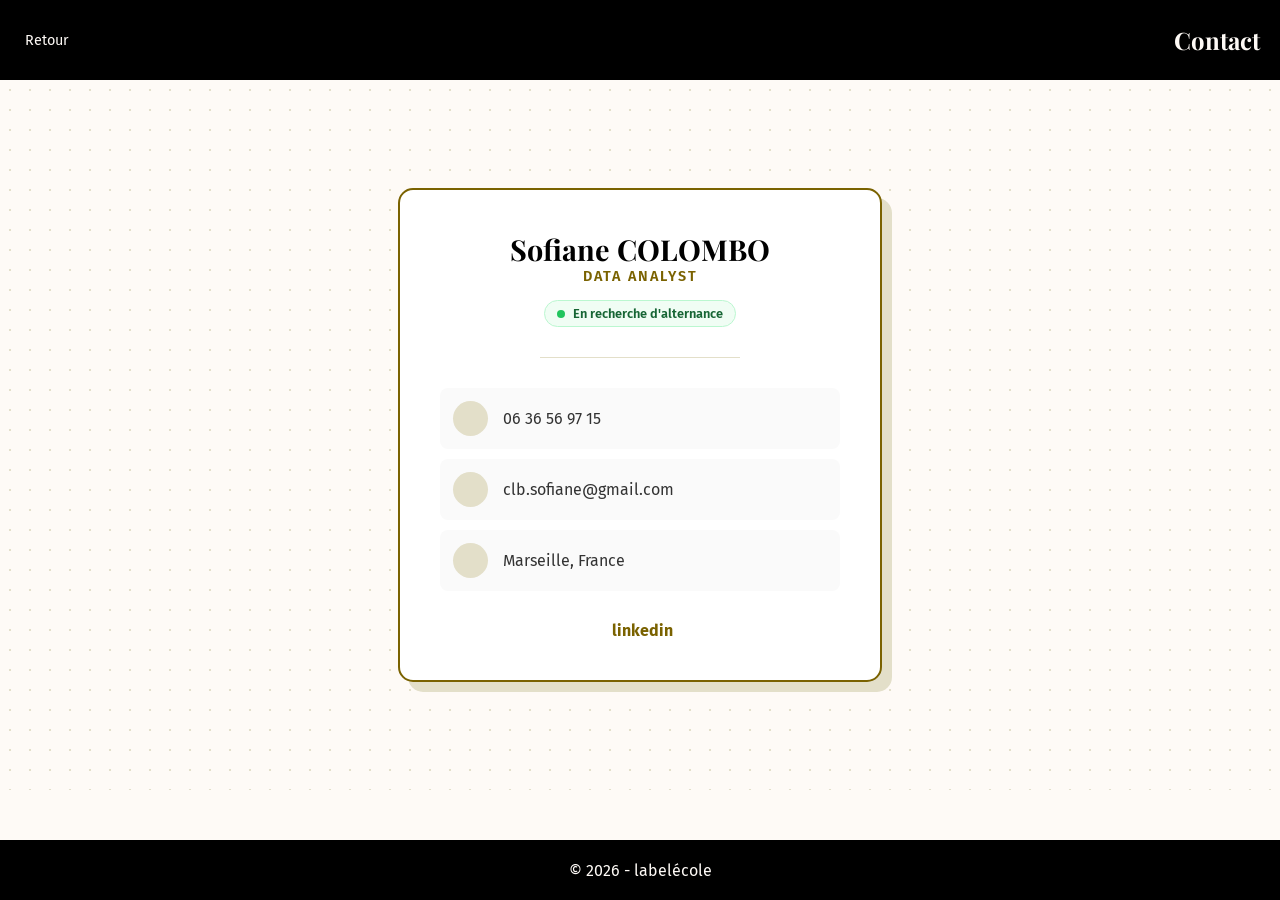
==== page_contact.html @ 0ba74d1f "Add files via upload" ====
<!DOCTYPE html>
<html lang="fr">
<head>
    <meta charset="UTF-8">
    <meta name="viewport" content="width=device-width, initial-scale=1.0">
    <meta name="description" content="Contactez Sofiane COLOMBO - Data Analyst">
    <title>Contact - S. COLOMBO</title>
    
    <link rel="stylesheet" href="./style.css"/>
    
   <link rel="preconnect" href="https://fonts.googleapis.com">
<link rel="preconnect" href="https://fonts.gstatic.com" crossorigin>
<link href="https://fonts.googleapis.com/css2?family=Fira+Sans:wght@300;400;600&family=Playfair+Display:ital,wght@0,400;0,600;0,700;0,800;1,400&display=swap" rel="stylesheet">

    <link rel='stylesheet' href='https://cdn-uicons.flaticon.com/2.1.0/uicons-regular-rounded/css/uicons-regular-rounded.css'>
    <link rel='stylesheet' href='https://cdn-uicons.flaticon.com/2.1.0/uicons-brands/css/uicons-brands.css'>
    <link rel='stylesheet' href='https://cdn-uicons.flaticon.com/2.1.0/uicons-solid-straight/css/uicons-solid-straight.css'>
</head>

<body class="contact-page-body">
    
    <header>
        <a href="index.html" class="back-link">
            <i class="fi fi-rr-arrow-small-left"></i> Retour
        </a>
        <h2>Contact</h2>
    </header>

    <main class="contact-main">
        
        <div class="business-card">
            
            <div class="card-header">
                <h3>Sofiane COLOMBO</h3>
                <span class="job-title">Data Analyst</span>
                <div class="status-badge">
                    <span class="dot"></span> En recherche d'alternance
                </div>
            </div>

            <hr class="divider">

            <div class="card-body">
                <a href="tel:+33636569715" class="contact-row">
                    <div class="icon-box">
                        <i class="fi fi-ss-smartphone"></i>
                    </div>
                    <span>06 36 56 97 15</span>
                </a>

                <a href="mailto:clb.sofiane@gmail.com" class="contact-row">
                    <div class="icon-box">
                        <i class="fi fi-ss-envelope"></i>
                    </div>
                    <span>clb.sofiane@gmail.com</span>
                </a>

                <div class="contact-row static">
                    <div class="icon-box">
                        <i class="fi fi-ss-map-marker"></i>
                    </div>
                    <span>Marseille, France</span>
                </div>
            </div>

            <div class="card-footer">
                <a href="https://www.linkedin.com/in/sofiane-colombo-744582396/" target="_blank">
                    <i class="fi fi-brands-linkedin"></i> linkedin
                </a>
            </div>

        </div>

    </main>

    <footer>
        <p>&copy; 2026 - labelécole</p>
    </footer>

</body>
</html>
---- style.css ----
body {
    margin: 0;
    padding: 0;
    font-family: "Fira Sans", sans-serif; 
    background-color: #FEFAF6; 
    color: #333;
}


h1, h2, h3 {
    font-family: "Playfair Display", serif; 
    font-weight: 700;
}


header, footer {
    display: flex;
    align-items: center;
    padding: 0 20px; 
    background-color: #000000;
    color: #FEFAF6;
}

header {
    justify-content: space-between;
    height: 80px;
}

header h2 {
    margin: 0; 
}

footer {
    justify-content: center;
    height: 60px;
    margin-top: 50px; 
}


#background-main-title {
    display: flex;
    width: 100%;
    height: 500px; 
    
    
    background-image: url('./assets/Gemini_Generated_Image_o44zs4o44zs4o44z.png');
    background-size: cover;
    background-position: center;
    
  
    justify-content: center;
    align-items: center;
    
    border-bottom: 5px solid #7A6200; 
}

#main-title {
    
    color: #000; 
    text-align: center;
    padding: 20px;
    background-color: rgba(254, 250, 246, 0.8); 
    border-radius: 10px;
    max-width: 80%; 
    font-size: 2rem;
}


#hero_cta {
    display: flex;
    justify-content: center; 
    gap: 40px; 
    align-items: flex-start;
    margin-top: -40px; 
    position: relative; 
    flex-wrap: wrap;
    padding-bottom: 40px; 
}

.cta-container {
    display: flex;
    flex-direction: column; 
    align-items: center;    
    gap: 15px;              
    margin: 0 10px;         
    width: 120px;           
}


.cta-label {
    font-family: "Fira Sans", sans-serif;
    font-weight: 600;      
    font-size: 0.85rem;
    color: #333;           
    text-align: center;
    text-transform: uppercase; 
    letter-spacing: 1px;
    
    
    transition: color 0.3s ease;
}


.cta-container:hover .cta-label {
    color: #7A6200; 
}

.cta {
    background-color: #E3DFC9;
    width: 100px;  
    height: 100px;
    border-radius: 15px;
    display: flex;
    justify-content: center;
    align-items: center;
    text-decoration: none; 
    border: 2px solid #7A6200;
    
    
    transition: transform 0.3s ease, box-shadow 0.3s ease;
}


.cta i {
    font-size: 2.5rem; 
    color: #7A6200;
    margin: 0; 
}

.cta:hover {
    transform: translateY(-5px);
    background-color: #FEFAF6;
    box-shadow: 6px 6px 0px #7A6200; 
}


header a {
    text-decoration: none;
}
header i {
    color: #FEFAF6; 
    font-size: 1.8rem;
    transition: color 0.3s;
}
header i:hover {
    color: #7A6200; 
}

#presentation {
    background-color: #FEFAF6;
    padding: 80px 20px;
}

.presentation-container {
    max-width: 900px;
    margin: 0 auto;
    font-family: 'Fira Sans', sans-serif;
    color: #1a1a1a;
}

#presentation h2 {
    font-family: 'Playfair Display', serif;
    font-size: 2.2rem;
    margin-bottom: 30px;
}

#presentation p {
    line-height: 1.7;
    margin-bottom: 18px;
    font-size: 1rem;
}


.contact-page-body {
    min-height: 100vh;
    display: flex;
    flex-direction: column;
}

.contact-main {
    flex: 1; 
    display: flex;
    justify-content: center;
    align-items: center;
    padding: 20px;
    background-color: #FEFAF6;
    background-image: radial-gradient(#E3DFC9 1px, transparent 1px);
    background-size: 20px 20px; 
}


.business-card {
    background-color: #FFFFFF;
    width: 100%;
    max-width: 400px; 
    padding: 40px;
    border: 2px solid #7A6200;
    border-radius: 15px; 
    box-shadow: 10px 10px 0px #E3DFC9; 
    text-align: center;
    position: relative;
}

.card-header h3 {
    margin: 0;
    font-size: 1.8rem;
    color: #000;
}

.job-title {
    font-family: "Fira Sans", sans-serif;
    text-transform: uppercase;
    letter-spacing: 2px;
    color: #7A6200;
    font-weight: 600;
    font-size: 0.9rem;
    display: block;
    margin-bottom: 15px;
}


.status-badge {
    display: inline-flex;
    align-items: center;
    gap: 8px;
    background-color: #f0fdf4; 
    color: #166534; 
    padding: 5px 12px;
    border-radius: 20px;
    font-size: 0.8rem;
    font-weight: 600;
    border: 1px solid #bbf7d0;
}

.dot {
    height: 8px;
    width: 8px;
    background-color: #22c55e;
    border-radius: 50%;
    display: inline-block;
}


.divider {
    border: 0;
    height: 1px;
    background: #E3DFC9;
    margin: 30px 0;
    width: 50%;
    margin-left: auto;
    margin-right: auto;
}


.contact-row {
    display: flex;
    align-items: center;
    justify-content: flex-start; 
    gap: 15px;
    padding: 12px;
    margin-bottom: 10px;
    text-decoration: none;
    color: #333;
    background-color: #FAFAFA;
    border-radius: 8px;
    transition: all 0.3s ease;
    border: 1px solid transparent;
}


.contact-row:not(.static):hover {
    background-color: #FEFAF6;
    border-color: #7A6200;
    transform: translateX(5px); 
}

.icon-box {
    width: 35px;
    height: 35px;
    background-color: #E3DFC9;
    color: #7A6200;
    border-radius: 50%;
    display: flex;
    justify-content: center;
    align-items: center;
}

.icon-box i {
    font-size: 1rem; 
    margin: 0;
}


.back-link {
    color: #FEFAF6;
    text-decoration: none;
    font-family: "Fira Sans", sans-serif;
    display: flex;
    align-items: center;
    gap: 5px;
    font-size: 0.9rem;
}
.back-link i {
    color: #FEFAF6;
    font-size: 1rem;
    margin: 0;
}

.card-footer {
    margin-top: 30px;
}
.card-footer a {
    color: #7A6200;
    text-decoration: none;
    font-weight: bold;
    display: flex;
    justify-content: center;
    align-items: center;
    gap: 5px;
}
.card-footer i {
    font-size: 1.2rem;
    margin: 0;
}
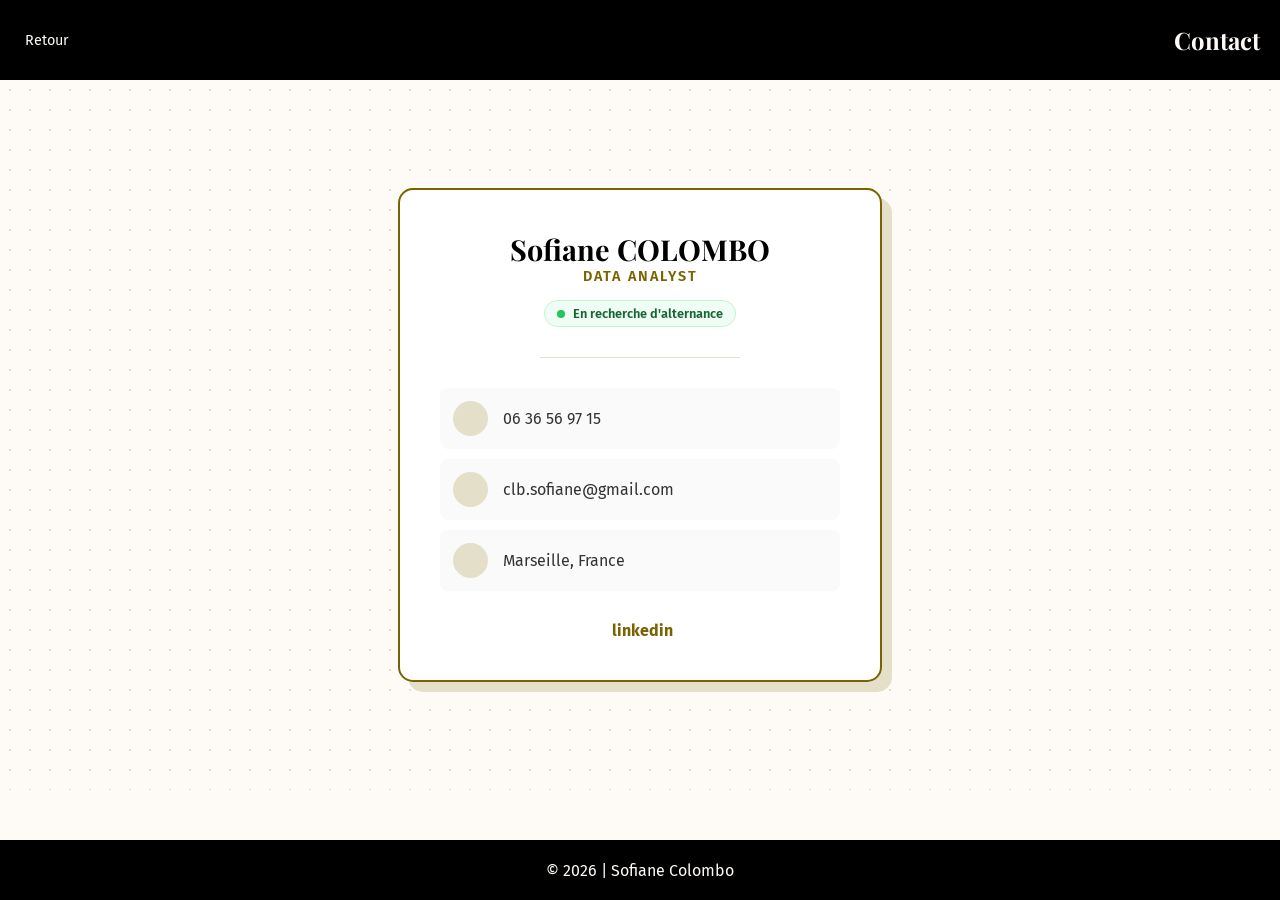
==== commit b56c361b: "MAJ majeure + ajout "réalisations" MAJ majeure + ajout "réalisations"" ====
--- a/page_contact.html
+++ b/page_contact.html
@@ -74,7 +74,7 @@
     </main>
 
     <footer>
-        <p>&copy; 2026 - labelécole</p>
+        <p>&copy; 2026 | Sofiane Colombo</p>
     </footer>
 
 </body>
--- a/style.css
+++ b/style.css
@@ -43,7 +43,7 @@
     height: 500px; 
     
     
-    background-image: url('./assets/Gemini_Generated_Image_o44zs4o44zs4o44z.png');
+    background-image: url('./asset/Gemini_Generated_Image_o44zs4o44zs4o44z.png');
     background-size: cover;
     background-position: center;
     
@@ -321,4 +321,304 @@
 .card-footer i {
     font-size: 1.2rem;
     margin: 0;
+}
+
+/* =============================================
+   IMPORT GLOBAL — reprend les styles de style.css
+   (header, footer, fonts, couleurs)
+   ============================================= */
+
+
+/* =============================================
+   VARIABLES
+   ============================================= */
+:root {
+  --olive:       #7A6200;
+  --olive-light: #E3DFC9;
+  --ivory:       #FEFAF6;
+  --black:       #000000;
+  --text:        #333;
+  --granite:     #7c7c7c;
+}
+
+/* =============================================
+   INTRO
+   ============================================= */
+#real-intro {
+  text-align: center;
+  padding: 70px 20px 50px;
+  max-width: 760px;
+  margin: 0 auto;
+}
+
+#real-intro .eyebrow {
+  display: inline-block;
+  font-family: "Fira Sans", sans-serif;
+  font-size: 0.75rem;
+  font-weight: 600;
+  letter-spacing: 0.25em;
+  text-transform: uppercase;
+  color: var(--olive);
+  margin-bottom: 1rem;
+}
+
+#real-intro h1 {
+  font-family: "Playfair Display", serif;
+  font-size: clamp(1.9rem, 4vw, 3rem);
+  font-weight: 700;
+  color: var(--black);
+  line-height: 1.2;
+  margin: 0 0 1.4rem;
+}
+
+#real-intro .intro-text {
+  font-family: "Fira Sans", sans-serif;
+  font-size: 1rem;
+  line-height: 1.75;
+  color: #555;
+  margin: 0 auto;
+}
+
+.intro-divider {
+  width: 48px;
+  height: 3px;
+  background-color: var(--olive);
+  margin: 2rem auto 0;
+  border-radius: 2px;
+}
+
+/* =============================================
+   GRILLE PROJETS
+   ============================================= */
+#real-projects {
+  max-width: 1100px;
+  margin: 0 auto;
+  padding: 20px 20px 60px;
+  display: flex;
+  flex-direction: column;
+  gap: 30px;
+}
+
+/* =============================================
+   BLOC PROJET (carte)
+   ============================================= */
+.real-block {
+  display: grid;
+  grid-template-columns: 1fr 1fr;
+  border: 2px solid var(--olive);
+  border-radius: 15px;
+  overflow: hidden;
+  background-color: var(--ivory);
+  max-height: 680px;
+
+  /* Scroll reveal — état initial */
+  opacity: 0;
+  transform: translateY(30px);
+  transition: opacity 0.6s ease, transform 0.6s ease;
+}
+
+.real-block.visible {
+  opacity: 1;
+  transform: translateY(0);
+}
+
+/* Alternance : blocs pairs → image à droite */
+.real-block--alt .real-media  { order: 2; }
+.real-block--alt .real-content { order: 1; }
+
+/* =============================================
+   COLONNE MÉDIA
+   ============================================= */
+.real-media {
+  position: relative;
+  overflow: hidden;
+  background-color: var(--olive-light);
+  min-height: 340px;
+  max-height: 650px;
+}
+
+.real-media img {
+  width: 100%;
+  height: 100%;
+  object-fit:contain;
+  display: block;
+  transition: transform 0.5s ease;
+}
+.real-media video {
+  width: 100%;
+  height: 100%;
+  object-fit:cover;
+  object-position: center bottom;
+  display: block;
+  transition: transform 0.5s ease;
+}
+
+.real-block:hover .real-media img,
+.real-block:hover .real-media video {
+  transform: scale(1.04);
+}
+
+/* Iframe YouTube */
+.real-media--iframe {
+  padding: 0;
+}
+.real-media--iframe iframe {
+  position: absolute;
+  top: 0; left: 0;
+  width: 100%;
+  height: 100%;
+  border: 0;
+}
+
+/* Placeholder (avant ajout des vraies images) */
+.media-placeholder {
+  width: 100%;
+  height: 100%;
+  min-height: 340px;
+  display: flex;
+  flex-direction: column;
+  align-items: center;
+  justify-content: center;
+  gap: 10px;
+  color: var(--olive);
+  background-color: var(--olive-light);
+}
+
+.media-placeholder i {
+  font-size: 2.5rem;
+  opacity: 0.5;
+}
+
+.media-placeholder span {
+  font-family: "Fira Sans", sans-serif;
+  font-size: 0.72rem;
+  letter-spacing: 0.1em;
+  text-transform: uppercase;
+  opacity: 0.6;
+}
+
+/* Badge type */
+.media-badge {
+  position: absolute;
+  top: 14px;
+  left: 14px;
+  background-color: var(--black);
+  color: var(--ivory);
+  font-family: "Fira Sans", sans-serif;
+  font-size: 0.65rem;
+  font-weight: 600;
+  letter-spacing: 0.15em;
+  text-transform: uppercase;
+  padding: 4px 10px;
+  border-radius: 4px;
+}
+
+/* =============================================
+   COLONNE TEXTE
+   ============================================= */
+.real-content {
+  padding: clamp(1.8rem, 4vw, 3rem);
+  background-color: var(--black);
+  color: var(--ivory);
+  display: flex;
+  flex-direction: column;
+  justify-content: center;
+  gap: 0;
+}
+
+/* Variante claire (blocs alternés) */
+.real-content--light {
+  background-color: var(--ivory);
+  color: var(--text);
+}
+
+.real-tag {
+  font-family: "Fira Sans", sans-serif;
+  font-size: 0.72rem;
+  font-weight: 600;
+  letter-spacing: 0.15em;
+  text-transform: uppercase;
+  color: var(--olive);
+  margin-bottom: 0.9rem;
+  display: flex;
+  align-items: center;
+  gap: 6px;
+}
+
+.real-content h2 {
+  font-family: "Playfair Display", serif;
+  font-size: clamp(1.4rem, 2.5vw, 1.9rem);
+  font-weight: 700;
+  line-height: 1.2;
+  margin: 0 0 1.1rem;
+  color: inherit;
+}
+
+.real-content p {
+  font-family: "Fira Sans", sans-serif;
+  font-size: 0.95rem;
+  line-height: 1.75;
+  margin-bottom: 0.9rem;
+}
+
+.real-content--light p  { color: #555; }
+.real-content:not(.real-content--light) p { color: #ccc; }
+
+/* Pills compétences */
+.real-skills {
+  display: flex;
+  flex-wrap: wrap;
+  gap: 8px;
+  margin: 0.6rem 0 1.4rem;
+}
+
+.real-skills span {
+  font-family: "Fira Sans", sans-serif;
+  font-size: 0.68rem;
+  font-weight: 600;
+  letter-spacing: 0.1em;
+  text-transform: uppercase;
+  padding: 4px 10px;
+  border: 1px solid var(--olive);
+  color: var(--olive);
+  border-radius: 4px;
+  background-color: transparent;
+}
+
+/* Pills sur fond sombre */
+.real-skills--dark span {
+  border-color: var(--olive);
+  color: var(--olive);
+}
+
+/* Lien CTA */
+.real-link {
+  display: inline-flex;
+  align-items: center;
+  gap: 8px;
+  font-family: "Fira Sans", sans-serif;
+  font-size: 0.8rem;
+  font-weight: 600;
+  letter-spacing: 0.15em;
+  text-transform: uppercase;
+  text-decoration: none;
+  color: var(--olive);
+  transition: gap 0.2s ease;
+  align-self: flex-start;
+}
+
+.real-link:hover { gap: 14px; }
+
+/* =============================================
+   RESPONSIVE
+   ============================================= */
+@media (max-width: 768px) {
+  .real-block,
+  .real-block--alt {
+    grid-template-columns: 1fr;
+  }
+
+  /* Sur mobile : image toujours en haut */
+  .real-block--alt .real-media  { order: 1; }
+  .real-block--alt .real-content { order: 2; }
 }
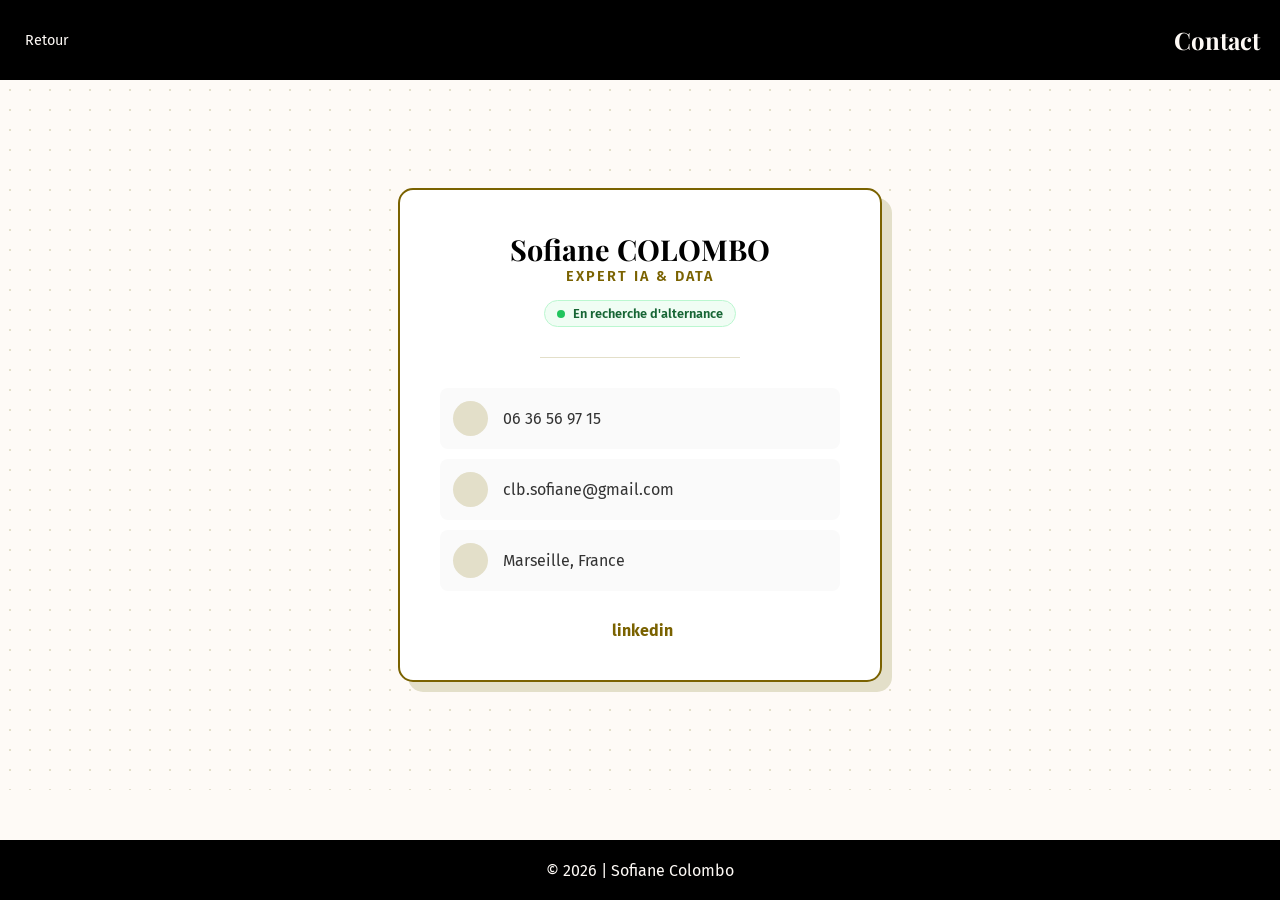
==== commit c9b91cb5: "Maj mineure Changement vidéo extrait site" ====
--- a/page_contact.html
+++ b/page_contact.html
@@ -32,7 +32,7 @@
             
             <div class="card-header">
                 <h3>Sofiane COLOMBO</h3>
-                <span class="job-title">Data Analyst</span>
+                <span class="job-title">Expert IA & Data</span>
                 <div class="status-badge">
                     <span class="dot"></span> En recherche d'alternance
                 </div>
--- a/style.css
+++ b/style.css
@@ -432,7 +432,7 @@
 .real-media {
   position: relative;
   overflow: hidden;
-  background-color: var(--olive-light);
+  background-color:#000000;
   min-height: 340px;
   max-height: 650px;
 }
@@ -448,7 +448,7 @@
   width: 100%;
   height: 100%;
   object-fit:cover;
-  object-position: center bottom;
+  object-position: center top;
   display: block;
   transition: transform 0.5s ease;
 }
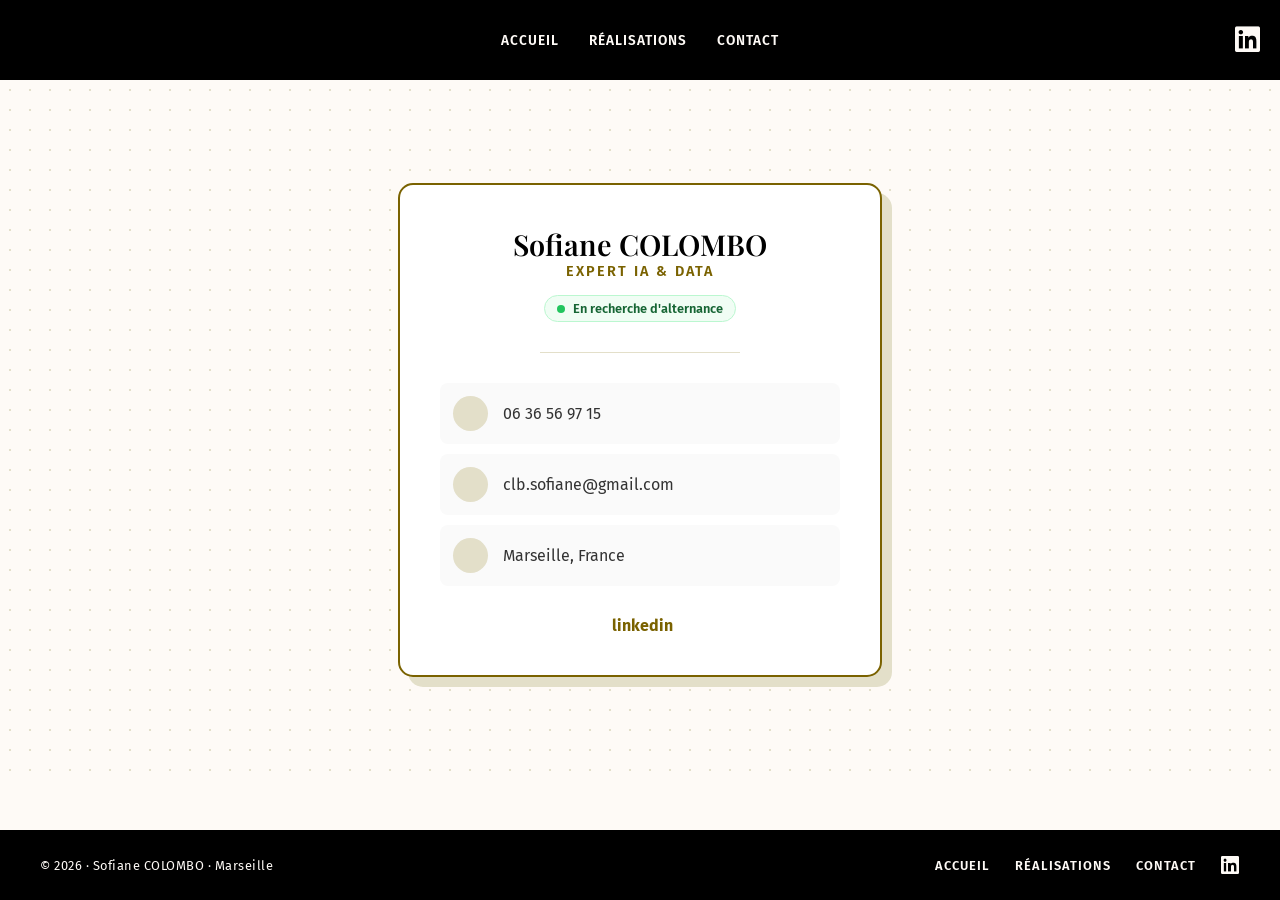
==== commit 82aa0612: "Mise à jour header footer" ====
--- a/page_contact.html
+++ b/page_contact.html
@@ -3,7 +3,7 @@
 <head>
     <meta charset="UTF-8">
     <meta name="viewport" content="width=device-width, initial-scale=1.0">
-    <meta name="description" content="Contactez Sofiane COLOMBO - Data Analyst">
+    <meta name="description" content="Contactez Sofiane COLOMBO - Expert IA & Data">
     <title>Contact - S. COLOMBO</title>
     
     <link rel="stylesheet" href="./style.css"/>
@@ -13,17 +13,28 @@
 <link href="https://fonts.googleapis.com/css2?family=Fira+Sans:wght@300;400;600&family=Playfair+Display:ital,wght@0,400;0,600;0,700;0,800;1,400&display=swap" rel="stylesheet">
 
     <link rel='stylesheet' href='https://cdn-uicons.flaticon.com/2.1.0/uicons-regular-rounded/css/uicons-regular-rounded.css'>
-    <link rel='stylesheet' href='https://cdn-uicons.flaticon.com/2.1.0/uicons-brands/css/uicons-brands.css'>
-    <link rel='stylesheet' href='https://cdn-uicons.flaticon.com/2.1.0/uicons-solid-straight/css/uicons-solid-straight.css'>
+<link rel='stylesheet' href='https://cdn-uicons.flaticon.com/2.1.0/uicons-brands/css/uicons-brands.css'>
+<link rel='stylesheet' href='https://cdn-uicons.flaticon.com/2.1.0/uicons-solid-straight/css/uicons-solid-straight.css'>
+<link rel='stylesheet' href='https://cdn-uicons.flaticon.com/2.1.0/uicons-thin-rounded/css/uicons-thin-rounded.css'>
+<link rel="stylesheet" href="https://cdnjs.cloudflare.com/ajax/libs/font-awesome/6.5.0/css/all.min.css">
+    
 </head>
 
 <body class="contact-page-body">
     
     <header>
-        <a href="index.html" class="back-link">
-            <i class="fi fi-rr-arrow-small-left"></i> Retour
+        
+         <nav>
+            <a href="index.html">Accueil</a>
+            <a href="realisations.html">Réalisations</a>
+            <a href="page_contact.html">Contact</a>
+        </nav>
+         
+        <a href="https://www.linkedin.com/in/sofiane-colombo-744582396/" target="_blank" class="linkedin-icon">
+            <i class="fa-brands fa-linkedin"></i>
         </a>
-        <h2>Contact</h2>
+    
+        
     </header>
 
     <main class="contact-main">
@@ -74,7 +85,15 @@
     </main>
 
     <footer>
-        <p>&copy; 2026 | Sofiane Colombo</p>
+        <p>© 2026 · Sofiane COLOMBO · Marseille</p>
+        <div class="footer-links">
+            <a href="index.html">Accueil</a>
+            <a href="realisations.html">Réalisations</a>
+            <a href="page_contact.html">Contact</a>
+            <a href="https://www.linkedin.com/in/ton-profil" target="_blank">
+                <i class="fa-brands fa-linkedin"></i>
+            </a>
+        </div>
     </footer>
 
 </body>
--- a/style.css
+++ b/style.css
@@ -9,12 +9,14 @@
 
 h1, h2, h3 {
     font-family: "Playfair Display", serif; 
-    font-weight: 700;
-}
-
+    font-weight: 600;
+}
+
+header {
+    font-size: 1rem;
+}
 
 header, footer {
-    display: flex;
     align-items: center;
     padding: 0 20px; 
     background-color: #000000;
@@ -22,18 +24,92 @@
 }
 
 header {
-    justify-content: space-between;
-    height: 80px;
+    display: flex;
+    justify-content: center;
+    align-items: center;
+    height: 80px !important;
+    padding: 0 20px;
+    position: relative;
+    min-height: 80px !important;
+}
+
+header .linkedin-icon {
+    position: absolute;
+    right: 20px;
+    justify-self: end;
+    font-size: 1.8rem !important;
+}
+
+header h2 {
+    margin: 0;
+    justify-self: start;
+}
+
+header nav {
+    justify-self: center;
 }
 
 header h2 {
     margin: 0; 
 }
 
+header nav {
+    display: flex;
+    gap: 30px;
+    
+}
+
+header nav a {
+    font-family: "Fira Sans", sans-serif;
+    font-size: 0.85rem !important;
+    font-weight: 600;
+    letter-spacing: 1px;
+    text-transform: uppercase;
+    text-decoration: none;
+    color: #FEFAF6;
+    transition: color 0.3s ease;
+}
+
+header nav a:hover {
+    color: #7A6200;
+}
+
 footer {
-    justify-content: center;
-    height: 60px;
-    margin-top: 50px; 
+    display: flex;
+    justify-content: space-between;
+    align-items: center;
+    height: 70px;
+    padding: 0 40px;
+    margin-top: 50px;
+    background-color: #000000;
+    color: #FEFAF6;
+    font-family: "Fira Sans", sans-serif;
+    font-size: 0.8rem;
+    letter-spacing: 0.5px;
+}
+
+.footer-links {
+    display: flex;
+    align-items: center;
+    gap: 25px;
+}
+
+.footer-links a {
+    text-decoration: none;
+    color: #FEFAF6;
+    font-size: 0.8rem;
+    font-weight: 600;
+    letter-spacing: 1px;
+    text-transform: uppercase;
+    transition: color 0.3s ease;
+}
+
+.footer-links a:hover {
+    color: #7A6200;
+}
+
+.footer-links i {
+    font-size: 1.3rem;
 }
 
 
@@ -133,13 +209,21 @@
     box-shadow: 6px 6px 0px #7A6200; 
 }
 
+body > header {
+    height: 80px !important;
+    min-height: 80px !important;
+    display: flex !important;
+    justify-content: center !important;
+    align-items: center !important;
+    position: relative !important;
+}
 
 header a {
     text-decoration: none;
 }
 header i {
     color: #FEFAF6; 
-    font-size: 1.8rem;
+    font-size: 1.8rem !important;
     transition: color 0.3s;
 }
 header i:hover {
@@ -291,20 +375,6 @@
 }
 
 
-.back-link {
-    color: #FEFAF6;
-    text-decoration: none;
-    font-family: "Fira Sans", sans-serif;
-    display: flex;
-    align-items: center;
-    gap: 5px;
-    font-size: 0.9rem;
-}
-.back-link i {
-    color: #FEFAF6;
-    font-size: 1rem;
-    margin: 0;
-}
 
 .card-footer {
     margin-top: 30px;
@@ -323,15 +393,7 @@
     margin: 0;
 }
 
-/* =============================================
-   IMPORT GLOBAL — reprend les styles de style.css
-   (header, footer, fonts, couleurs)
-   ============================================= */
-
-
-/* =============================================
-   VARIABLES
-   ============================================= */
+
 :root {
   --olive:       #7A6200;
   --olive-light: #E3DFC9;
@@ -341,9 +403,7 @@
   --granite:     #7c7c7c;
 }
 
-/* =============================================
-   INTRO
-   ============================================= */
+
 #real-intro {
   text-align: center;
   padding: 70px 20px 50px;
@@ -387,9 +447,7 @@
   border-radius: 2px;
 }
 
-/* =============================================
-   GRILLE PROJETS
-   ============================================= */
+
 #real-projects {
   max-width: 1100px;
   margin: 0 auto;
@@ -399,9 +457,7 @@
   gap: 30px;
 }
 
-/* =============================================
-   BLOC PROJET (carte)
-   ============================================= */
+
 .real-block {
   display: grid;
   grid-template-columns: 1fr 1fr;
@@ -411,7 +467,7 @@
   background-color: var(--ivory);
   max-height: 680px;
 
-  /* Scroll reveal — état initial */
+  
   opacity: 0;
   transform: translateY(30px);
   transition: opacity 0.6s ease, transform 0.6s ease;
@@ -422,13 +478,11 @@
   transform: translateY(0);
 }
 
-/* Alternance : blocs pairs → image à droite */
+
 .real-block--alt .real-media  { order: 2; }
 .real-block--alt .real-content { order: 1; }
 
-/* =============================================
-   COLONNE MÉDIA
-   ============================================= */
+
 .real-media {
   position: relative;
   overflow: hidden;
@@ -458,7 +512,7 @@
   transform: scale(1.04);
 }
 
-/* Iframe YouTube */
+
 .real-media--iframe {
   padding: 0;
 }
@@ -470,7 +524,7 @@
   border: 0;
 }
 
-/* Placeholder (avant ajout des vraies images) */
+
 .media-placeholder {
   width: 100%;
   height: 100%;
@@ -497,7 +551,7 @@
   opacity: 0.6;
 }
 
-/* Badge type */
+
 .media-badge {
   position: absolute;
   top: 14px;
@@ -513,9 +567,7 @@
   border-radius: 4px;
 }
 
-/* =============================================
-   COLONNE TEXTE
-   ============================================= */
+
 .real-content {
   padding: clamp(1.8rem, 4vw, 3rem);
   background-color: var(--black);
@@ -526,7 +578,7 @@
   gap: 0;
 }
 
-/* Variante claire (blocs alternés) */
+
 .real-content--light {
   background-color: var(--ivory);
   color: var(--text);
@@ -564,7 +616,7 @@
 .real-content--light p  { color: #555; }
 .real-content:not(.real-content--light) p { color: #ccc; }
 
-/* Pills compétences */
+
 .real-skills {
   display: flex;
   flex-wrap: wrap;
@@ -585,13 +637,13 @@
   background-color: transparent;
 }
 
-/* Pills sur fond sombre */
+
 .real-skills--dark span {
   border-color: var(--olive);
   color: var(--olive);
 }
 
-/* Lien CTA */
+
 .real-link {
   display: inline-flex;
   align-items: center;
@@ -609,16 +661,14 @@
 
 .real-link:hover { gap: 14px; }
 
-/* =============================================
-   RESPONSIVE
-   ============================================= */
+
 @media (max-width: 768px) {
   .real-block,
   .real-block--alt {
     grid-template-columns: 1fr;
   }
 
-  /* Sur mobile : image toujours en haut */
+  
   .real-block--alt .real-media  { order: 1; }
   .real-block--alt .real-content { order: 2; }
 }
